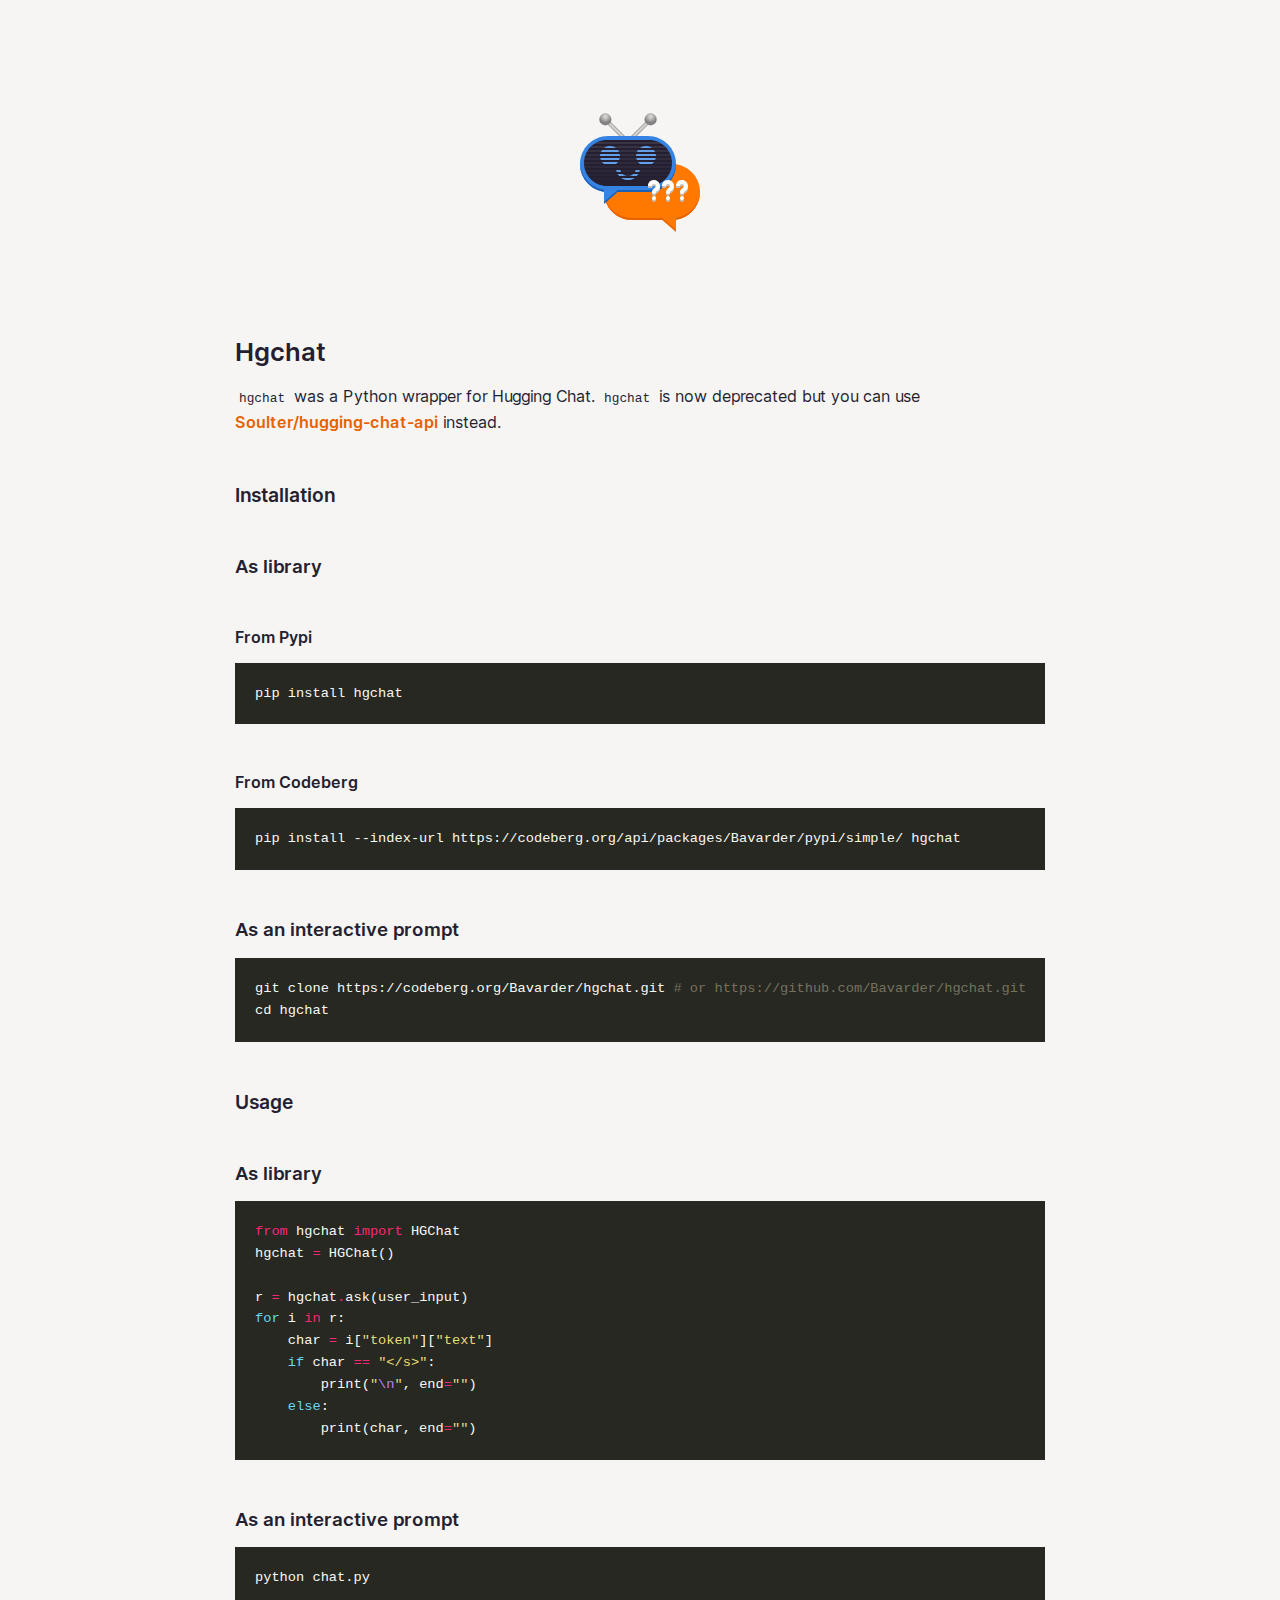
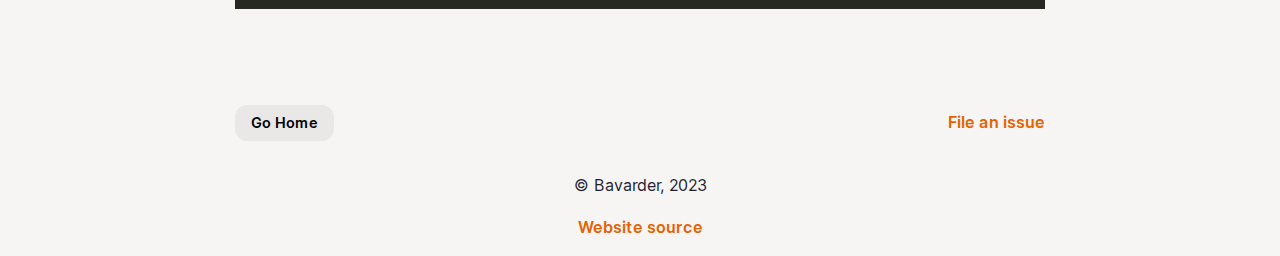
==== hgchat/index.html @ c82939b5 "Update" ====
<!doctype html><html><head><meta charset=utf-8><meta http-equiv=x-ua-compatible content="IE=edge"><meta name=viewport content="width=device-width,initial-scale=1"><style>:root{--accent-color:#E66100}</style><link rel=stylesheet type=text/css href=/css/style.css><title>Bavarder</title><meta name=description content><meta name=keywords content><meta property="og:url" content="http://bavarder.codeberg.page/hgchat/"><meta property="og:type" content="website"><meta property="og:title" content="Bavarder"><meta property="og:description" content><meta property="og:image" content="http://bavarder.codeberg.page/"><meta property="og:image:secure_url" content="http://bavarder.codeberg.page/"><meta name=twitter:card content="summary_large_image"><meta name=twitter:title content="Bavarder"><meta name=twitter:description content><meta property="twitter:domain" content="http://bavarder.codeberg.page/hgchat/"><meta property="twitter:url" content="http://bavarder.codeberg.page/hgchat/"><meta name=twitter:image content="http://bavarder.codeberg.page/"><link rel=canonical href=http://bavarder.codeberg.page/hgchat/><link rel="shortcut icon" type=image/png href=/assets/favicon.png><link rel=apple-touch-icon type=image/png href=/assets/apple-touch-icon.png><script defer data-domain=bavarder.codeberg.page src=/js/script.js></script></head><body><header class=site-header><h1 id=logo><a href=http://bavarder.codeberg.page/></a></h1></header><div class=container><h1 id=hgchat>Hgchat</h1><p><code>hgchat</code> was a Python wrapper for Hugging Chat. <code>hgchat</code> is now deprecated but you can use <a href=https://github.com/Soulter/hugging-chat-api>Soulter/hugging-chat-api</a> instead.</p><h2 id=installation>Installation</h2><h3 id=as-library>As library</h3><h4 id=from-pypi>From Pypi</h4><div class=highlight><pre tabindex=0 style=color:#f8f8f2;background-color:#272822;-moz-tab-size:4;-o-tab-size:4;tab-size:4><code class=language-shell data-lang=shell><span style=display:flex><span>pip install hgchat
</span></span></code></pre></div><h4 id=from-codeberg>From Codeberg</h4><div class=highlight><pre tabindex=0 style=color:#f8f8f2;background-color:#272822;-moz-tab-size:4;-o-tab-size:4;tab-size:4><code class=language-shell data-lang=shell><span style=display:flex><span>pip install --index-url https://codeberg.org/api/packages/Bavarder/pypi/simple/ hgchat
</span></span></code></pre></div><h3 id=as-an-interactive-prompt>As an interactive prompt</h3><div class=highlight><pre tabindex=0 style=color:#f8f8f2;background-color:#272822;-moz-tab-size:4;-o-tab-size:4;tab-size:4><code class=language-shell data-lang=shell><span style=display:flex><span>git clone https://codeberg.org/Bavarder/hgchat.git <span style=color:#75715e># or https://github.com/Bavarder/hgchat.git</span>
</span></span><span style=display:flex><span>cd hgchat
</span></span></code></pre></div><h2 id=usage>Usage</h2><h3 id=as-library-1>As library</h3><div class=highlight><pre tabindex=0 style=color:#f8f8f2;background-color:#272822;-moz-tab-size:4;-o-tab-size:4;tab-size:4><code class=language-python data-lang=python><span style=display:flex><span><span style=color:#f92672>from</span> hgchat <span style=color:#f92672>import</span> HGChat
</span></span><span style=display:flex><span>hgchat <span style=color:#f92672>=</span> HGChat()
</span></span><span style=display:flex><span>
</span></span><span style=display:flex><span>r <span style=color:#f92672>=</span> hgchat<span style=color:#f92672>.</span>ask(user_input)
</span></span><span style=display:flex><span><span style=color:#66d9ef>for</span> i <span style=color:#f92672>in</span> r:
</span></span><span style=display:flex><span>    char <span style=color:#f92672>=</span> i[<span style=color:#e6db74>&#34;token&#34;</span>][<span style=color:#e6db74>&#34;text&#34;</span>]
</span></span><span style=display:flex><span>    <span style=color:#66d9ef>if</span> char <span style=color:#f92672>==</span> <span style=color:#e6db74>&#34;&lt;/s&gt;&#34;</span>:
</span></span><span style=display:flex><span>        print(<span style=color:#e6db74>&#34;</span><span style=color:#ae81ff>\n</span><span style=color:#e6db74>&#34;</span>, end<span style=color:#f92672>=</span><span style=color:#e6db74>&#34;&#34;</span>)
</span></span><span style=display:flex><span>    <span style=color:#66d9ef>else</span>:
</span></span><span style=display:flex><span>        print(char, end<span style=color:#f92672>=</span><span style=color:#e6db74>&#34;&#34;</span>)
</span></span></code></pre></div><h3 id=as-an-interactive-prompt-1>As an interactive prompt</h3><div class=highlight><pre tabindex=0 style=color:#f8f8f2;background-color:#272822;-moz-tab-size:4;-o-tab-size:4;tab-size:4><code class=language-shell data-lang=shell><span style=display:flex><span>python chat.py
</span></span></code></pre></div><p class=dialog-buttons><a href=/ class=inline-button>Go Home</a> <a href=https://codeberg.org/Bavarder/pages/issues>File an issue</a></p></div><footer class=site-footer><p>&copy; Bavarder, 2023</p><p><a href=https://codeberg.org/Bavarder/pages>Website source</a></p></footer></body></html>
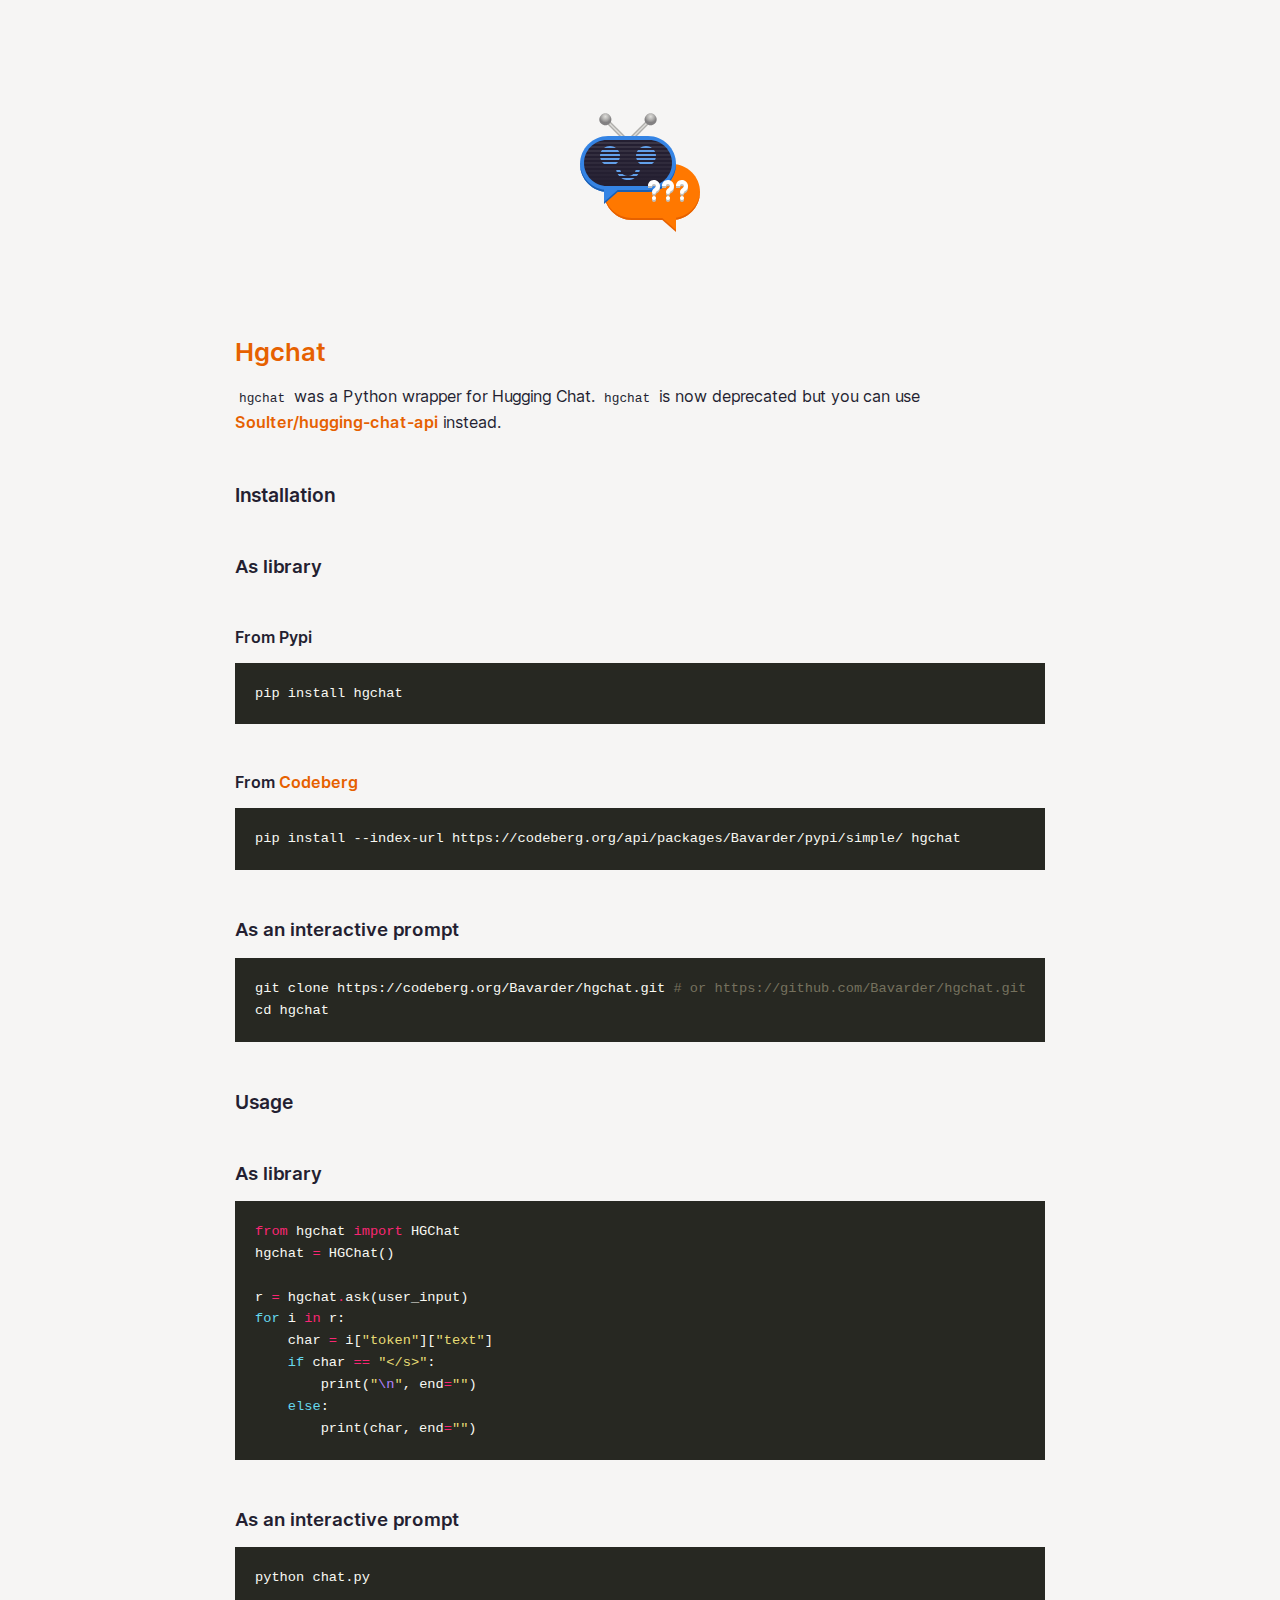
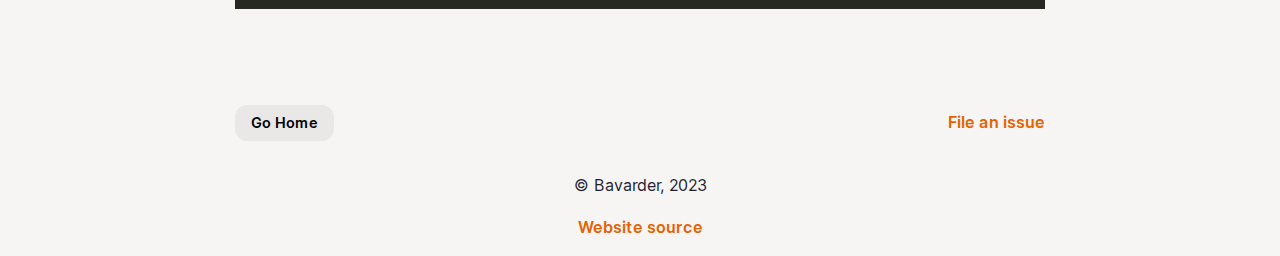
==== commit 00d030f1: "Update" ====
--- a/hgchat/index.html
+++ b/hgchat/index.html
@@ -1,5 +1,5 @@
-<!doctype html><html><head><meta charset=utf-8><meta http-equiv=x-ua-compatible content="IE=edge"><meta name=viewport content="width=device-width,initial-scale=1"><style>:root{--accent-color:#E66100}</style><link rel=stylesheet type=text/css href=/css/style.css><title>Bavarder</title><meta name=description content><meta name=keywords content><meta property="og:url" content="http://bavarder.codeberg.page/hgchat/"><meta property="og:type" content="website"><meta property="og:title" content="Bavarder"><meta property="og:description" content><meta property="og:image" content="http://bavarder.codeberg.page/"><meta property="og:image:secure_url" content="http://bavarder.codeberg.page/"><meta name=twitter:card content="summary_large_image"><meta name=twitter:title content="Bavarder"><meta name=twitter:description content><meta property="twitter:domain" content="http://bavarder.codeberg.page/hgchat/"><meta property="twitter:url" content="http://bavarder.codeberg.page/hgchat/"><meta name=twitter:image content="http://bavarder.codeberg.page/"><link rel=canonical href=http://bavarder.codeberg.page/hgchat/><link rel="shortcut icon" type=image/png href=/assets/favicon.png><link rel=apple-touch-icon type=image/png href=/assets/apple-touch-icon.png><script defer data-domain=bavarder.codeberg.page src=/js/script.js></script></head><body><header class=site-header><h1 id=logo><a href=http://bavarder.codeberg.page/></a></h1></header><div class=container><h1 id=hgchat>Hgchat</h1><p><code>hgchat</code> was a Python wrapper for Hugging Chat. <code>hgchat</code> is now deprecated but you can use <a href=https://github.com/Soulter/hugging-chat-api>Soulter/hugging-chat-api</a> instead.</p><h2 id=installation>Installation</h2><h3 id=as-library>As library</h3><h4 id=from-pypi>From Pypi</h4><div class=highlight><pre tabindex=0 style=color:#f8f8f2;background-color:#272822;-moz-tab-size:4;-o-tab-size:4;tab-size:4><code class=language-shell data-lang=shell><span style=display:flex><span>pip install hgchat
-</span></span></code></pre></div><h4 id=from-codeberg>From Codeberg</h4><div class=highlight><pre tabindex=0 style=color:#f8f8f2;background-color:#272822;-moz-tab-size:4;-o-tab-size:4;tab-size:4><code class=language-shell data-lang=shell><span style=display:flex><span>pip install --index-url https://codeberg.org/api/packages/Bavarder/pypi/simple/ hgchat
+<!doctype html><html><head><meta charset=utf-8><meta http-equiv=x-ua-compatible content="IE=edge"><meta name=viewport content="width=device-width,initial-scale=1"><style>:root{--accent-color:#E66100}</style><link rel=stylesheet type=text/css href=/css/style.css><title>Bavarder</title><meta name=description content><meta name=keywords content><meta property="og:url" content="http://bavarder.codeberg.page/hgchat/"><meta property="og:type" content="website"><meta property="og:title" content="Bavarder"><meta property="og:description" content><meta property="og:image" content="http://bavarder.codeberg.page/"><meta property="og:image:secure_url" content="http://bavarder.codeberg.page/"><meta name=twitter:card content="summary_large_image"><meta name=twitter:title content="Bavarder"><meta name=twitter:description content><meta property="twitter:domain" content="http://bavarder.codeberg.page/hgchat/"><meta property="twitter:url" content="http://bavarder.codeberg.page/hgchat/"><meta name=twitter:image content="http://bavarder.codeberg.page/"><link rel=canonical href=http://bavarder.codeberg.page/hgchat/><link rel="shortcut icon" type=image/png href=/assets/favicon.png><link rel=apple-touch-icon type=image/png href=/assets/apple-touch-icon.png><script defer data-domain=bavarder.codeberg.page src=/js/script.js></script></head><body><header class=site-header><h1 id=logo><a href=http://bavarder.codeberg.page/></a></h1></header><div class=container><h1 id=hgchathttpscodebergorgbavarderhgchat><a href=https://codeberg.org/Bavarder/hgchat>Hgchat</a></h1><p><code>hgchat</code> was a Python wrapper for Hugging Chat. <code>hgchat</code> is now deprecated but you can use <a href=https://github.com/Soulter/hugging-chat-api>Soulter/hugging-chat-api</a> instead.</p><h2 id=installation>Installation</h2><h3 id=as-library>As library</h3><h4 id=from-pypi>From Pypi</h4><div class=highlight><pre tabindex=0 style=color:#f8f8f2;background-color:#272822;-moz-tab-size:4;-o-tab-size:4;tab-size:4><code class=language-shell data-lang=shell><span style=display:flex><span>pip install hgchat
+</span></span></code></pre></div><h4 id=from-codeberghttpscodebergorgbavarderhgchat>From <a href=https://codeberg.org/Bavarder/hgchat>Codeberg</a></h4><div class=highlight><pre tabindex=0 style=color:#f8f8f2;background-color:#272822;-moz-tab-size:4;-o-tab-size:4;tab-size:4><code class=language-shell data-lang=shell><span style=display:flex><span>pip install --index-url https://codeberg.org/api/packages/Bavarder/pypi/simple/ hgchat
 </span></span></code></pre></div><h3 id=as-an-interactive-prompt>As an interactive prompt</h3><div class=highlight><pre tabindex=0 style=color:#f8f8f2;background-color:#272822;-moz-tab-size:4;-o-tab-size:4;tab-size:4><code class=language-shell data-lang=shell><span style=display:flex><span>git clone https://codeberg.org/Bavarder/hgchat.git <span style=color:#75715e># or https://github.com/Bavarder/hgchat.git</span>
 </span></span><span style=display:flex><span>cd hgchat
 </span></span></code></pre></div><h2 id=usage>Usage</h2><h3 id=as-library-1>As library</h3><div class=highlight><pre tabindex=0 style=color:#f8f8f2;background-color:#272822;-moz-tab-size:4;-o-tab-size:4;tab-size:4><code class=language-python data-lang=python><span style=display:flex><span><span style=color:#f92672>from</span> hgchat <span style=color:#f92672>import</span> HGChat
